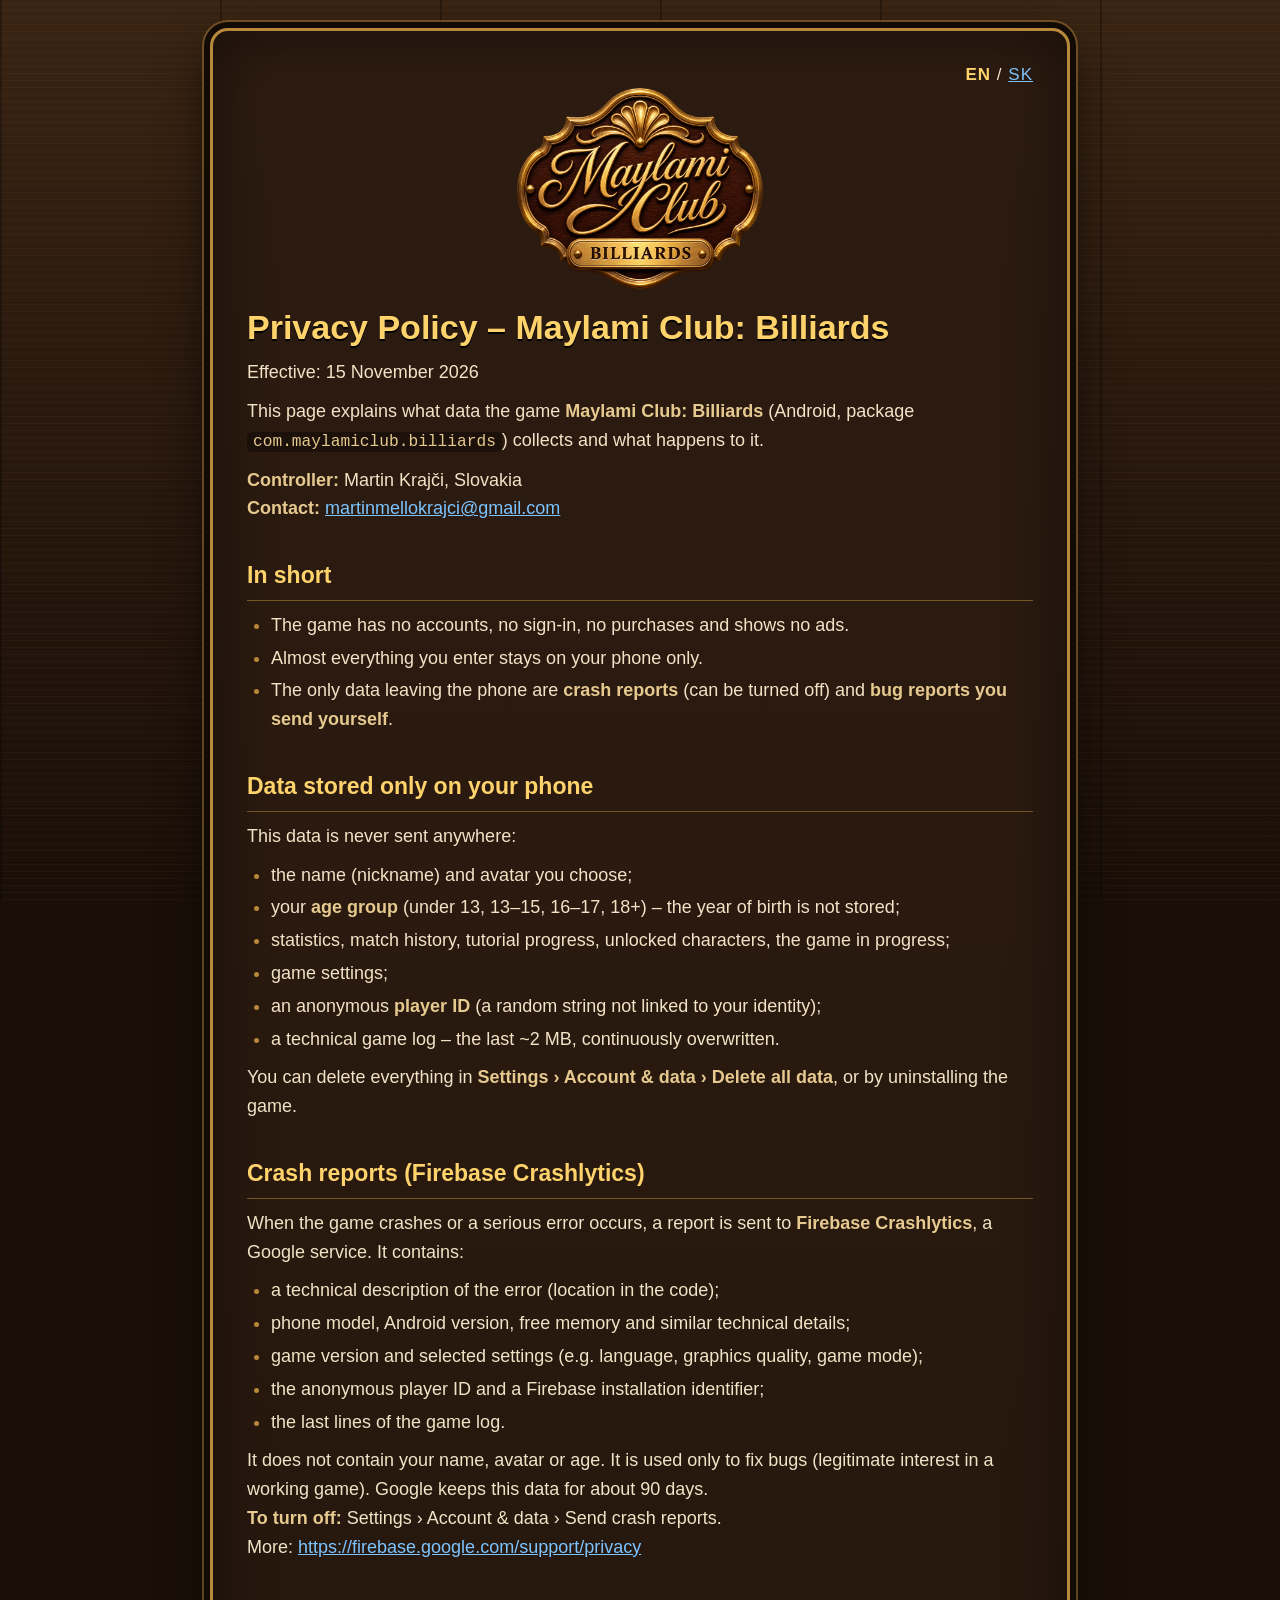
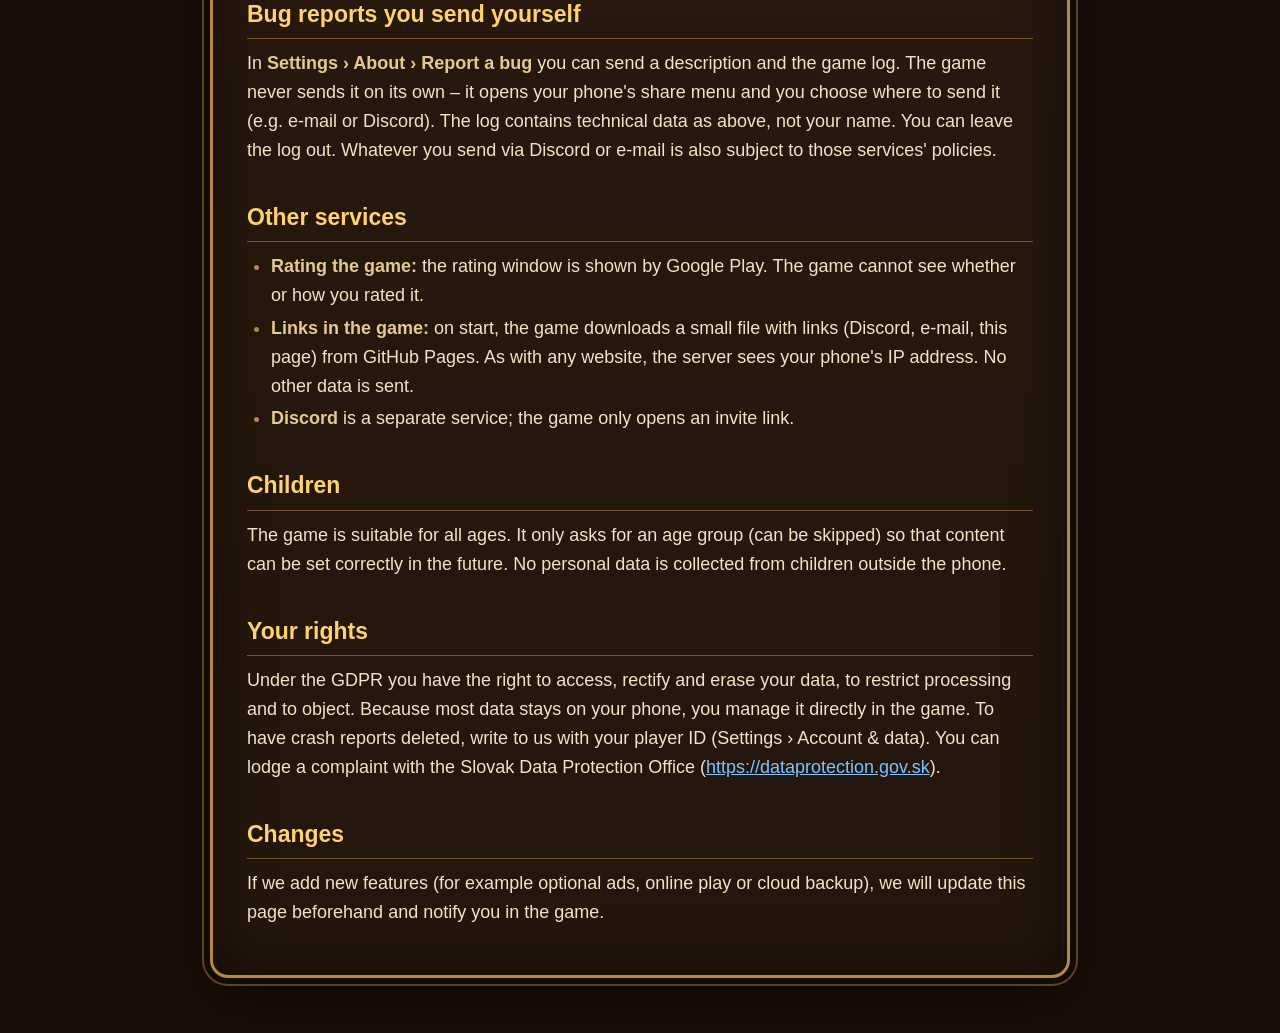
==== privacy/index.html @ 1da4189d "Privacy policy pages (EN, SK), links.json and the logo Co-Authored-By: Claude Fable 5.2 <noreply@ant" ====
<!DOCTYPE html>
<html lang="en">
<head>
<meta charset="utf-8">
<meta name="viewport" content="width=device-width, initial-scale=1">
<title>Privacy Policy – Maylami Club: Billiards</title>
<link rel="stylesheet" href="../style.css">
</head>
<body>
<main class="plaque">
<p class="switch"><strong>EN</strong> / <a href="../ochrana-sukromia/" hreflang="sk" lang="sk">SK</a></p>
<a class="logo" href="../"><img src="../logo.png" alt="Maylami Club: Billiards" width="246" height="201"></a>
<h1>Privacy Policy – Maylami Club: Billiards</h1>
<p>Effective: 15 November 2026</p>
<p>This page explains what data the game <strong>Maylami Club: Billiards</strong> (Android, package <code>com.maylamiclub.billiards</code>) collects and what happens to it.</p>
<p><strong>Controller:</strong> Martin Krajči, Slovakia<br>
<strong>Contact:</strong> <a href="mailto:martinmellokrajci@gmail.com">martinmellokrajci@gmail.com</a></p>
<h2>In short</h2>
<ul>
<li>The game has no accounts, no sign-in, no purchases and shows no ads.</li>
<li>Almost everything you enter stays on your phone only.</li>
<li>The only data leaving the phone are <strong>crash reports</strong> (can be turned off) and <strong>bug reports you send yourself</strong>.</li>
</ul>
<h2>Data stored only on your phone</h2>
<p>This data is never sent anywhere:</p>
<ul>
<li>the name (nickname) and avatar you choose;</li>
<li>your <strong>age group</strong> (under 13, 13–15, 16–17, 18+) – the year of birth is not stored;</li>
<li>statistics, match history, tutorial progress, unlocked characters, the game in progress;</li>
<li>game settings;</li>
<li>an anonymous <strong>player ID</strong> (a random string not linked to your identity);</li>
<li>a technical game log – the last ~2 MB, continuously overwritten.</li>
</ul>
<p>You can delete everything in <strong>Settings › Account &amp; data › Delete all data</strong>, or by uninstalling the game.</p>
<h2>Crash reports (Firebase Crashlytics)</h2>
<p>When the game crashes or a serious error occurs, a report is sent to <strong>Firebase Crashlytics</strong>, a Google service. It contains:</p>
<ul>
<li>a technical description of the error (location in the code);</li>
<li>phone model, Android version, free memory and similar technical details;</li>
<li>game version and selected settings (e.g. language, graphics quality, game mode);</li>
<li>the anonymous player ID and a Firebase installation identifier;</li>
<li>the last lines of the game log.</li>
</ul>
<p>It does not contain your name, avatar or age. It is used only to fix bugs (legitimate interest in a working game). Google keeps this data for about 90 days.<br>
<strong>To turn off:</strong> Settings › Account &amp; data › Send crash reports.<br>
More: <a href="https://firebase.google.com/support/privacy">https://firebase.google.com/support/privacy</a></p>
<h2>Bug reports you send yourself</h2>
<p>In <strong>Settings › About › Report a bug</strong> you can send a description and the game log. The game never sends it on its own – it opens your phone's share menu and you choose where to send it (e.g. e-mail or Discord). The log contains technical data as above, not your name. You can leave the log out. Whatever you send via Discord or e-mail is also subject to those services' policies.</p>
<h2>Other services</h2>
<ul>
<li><strong>Rating the game:</strong> the rating window is shown by Google Play. The game cannot see whether or how you rated it.</li>
<li><strong>Links in the game:</strong> on start, the game downloads a small file with links (Discord, e-mail, this page) from GitHub Pages. As with any website, the server sees your phone's IP address. No other data is sent.</li>
<li><strong>Discord</strong> is a separate service; the game only opens an invite link.</li>
</ul>
<h2>Children</h2>
<p>The game is suitable for all ages. It only asks for an age group (can be skipped) so that content can be set correctly in the future. No personal data is collected from children outside the phone.</p>
<h2>Your rights</h2>
<p>Under the GDPR you have the right to access, rectify and erase your data, to restrict processing and to object. Because most data stays on your phone, you manage it directly in the game. To have crash reports deleted, write to us with your player ID (Settings › Account &amp; data). You can lodge a complaint with the Slovak Data Protection Office (<a href="https://dataprotection.gov.sk">https://dataprotection.gov.sk</a>).</p>
<h2>Changes</h2>
<p>If we add new features (for example optional ads, online play or cloud backup), we will update this page beforehand and notify you in the game.</p>
</main>
</body>
</html>
---- style.css ----
/* Maylami Club: Billiards – the small web (privacy policy). Dark wood, leather and brass like the game's menus.
   No pictures and no web fonts: nothing else is downloaded, the page opens at once on a phone. */
:root {
    --wood-dark: #1a0f08;
    --wood: #2b1a0e;
    --wood-light: #3a2413;
    --leather: #24160d;
    --brass: #b8893a;
    --gold: #ffd36b;
    --text: #f1e3c6;
    --text-soft: #e5c98f;
    --link: #7cc4ff;
}

* { box-sizing: border-box; }

html { -webkit-text-size-adjust: 100%; }

body {
    margin: 0;
    padding: 28px 16px 56px;
    color: var(--text);
    font: 18px/1.6 "Baloo 2", "Trebuchet MS", "Segoe UI", Roboto, Arial, sans-serif;
    background-color: var(--wood-dark);
    /* wooden boards: long soft grain lines over a dark brown base */
    background-image:
        repeating-linear-gradient(90deg, rgba(0, 0, 0, 0.28) 0, rgba(0, 0, 0, 0.28) 2px, transparent 2px, transparent 220px),
        repeating-linear-gradient(0deg, rgba(255, 200, 130, 0.035) 0, rgba(255, 200, 130, 0.035) 1px, transparent 1px, transparent 7px),
        linear-gradient(180deg, var(--wood-light), var(--wood) 40%, var(--wood-dark));
    background-attachment: fixed;
}

/* the leather board with a brass frame (frame_plaque of the game) */
.plaque {
    max-width: 860px;
    margin: 0 auto;
    padding: 30px 34px 38px;
    background: linear-gradient(180deg, #2c1b10, var(--leather));
    border: 3px solid var(--brass);
    border-radius: 18px;
    box-shadow: 0 0 0 6px #120a05, 0 0 0 8px rgba(184, 137, 58, 0.45), 0 18px 50px rgba(0, 0, 0, 0.65),
        inset 0 0 60px rgba(0, 0, 0, 0.45);
}

.plaque--small { max-width: 560px; text-align: center; }

.brand {
    margin: 0;
    color: var(--brass);
    font-size: 15px;
    letter-spacing: 0.18em;
    text-transform: uppercase;
}

.switch { margin: 0; float: right; font-size: 17px; letter-spacing: 0.06em; }
.switch strong { color: var(--gold); }

/* the game's logo above the title (a link to the first page) */
.logo { display: block; clear: both; margin: 0 auto; width: 246px; max-width: 70%; }
.logo img { display: block; width: 100%; height: auto; }

h1 {
    clear: both;
    margin: 0 0 6px;
    padding-top: 18px;
    color: var(--gold);
    font-size: 34px;
    line-height: 1.2;
    text-shadow: 0 2px 0 #000;
}

h2 {
    margin: 34px 0 8px;
    padding-bottom: 6px;
    color: var(--gold);
    font-size: 23px;
    border-bottom: 1px solid rgba(184, 137, 58, 0.55);
}

p { margin: 10px 0; }

ul { margin: 10px 0; padding-left: 24px; }
li { margin: 4px 0; }
li::marker { color: var(--brass); }

strong { color: var(--text-soft); }

code {
    padding: 1px 6px;
    font-size: 0.9em;
    color: var(--text-soft);
    background: rgba(0, 0, 0, 0.35);
    border-radius: 5px;
    overflow-wrap: anywhere;
}

a { color: var(--link); overflow-wrap: anywhere; }
a:hover, a:focus { color: var(--gold); }

/* the two wooden buttons of the first page */
.menu { list-style: none; margin: 26px 0 0; padding: 0; }
.menu li { margin: 14px 0; }
.menu a {
    display: block;
    padding: 16px 18px;
    color: var(--text);
    font-size: 21px;
    text-decoration: none;
    background: linear-gradient(180deg, #6a4322, #3f2612);
    border: 2px solid var(--brass);
    border-radius: 12px;
    box-shadow: inset 0 1px 0 rgba(255, 220, 160, 0.25), 0 4px 0 #120a05;
}
.menu a:hover, .menu a:focus { color: var(--gold); border-color: var(--gold); }

@media (max-width: 560px) {
    body { padding: 12px 8px 32px; font-size: 17px; }
    .plaque { padding: 20px 18px 26px; }
    h1 { font-size: 27px; }
    h2 { font-size: 21px; }
}
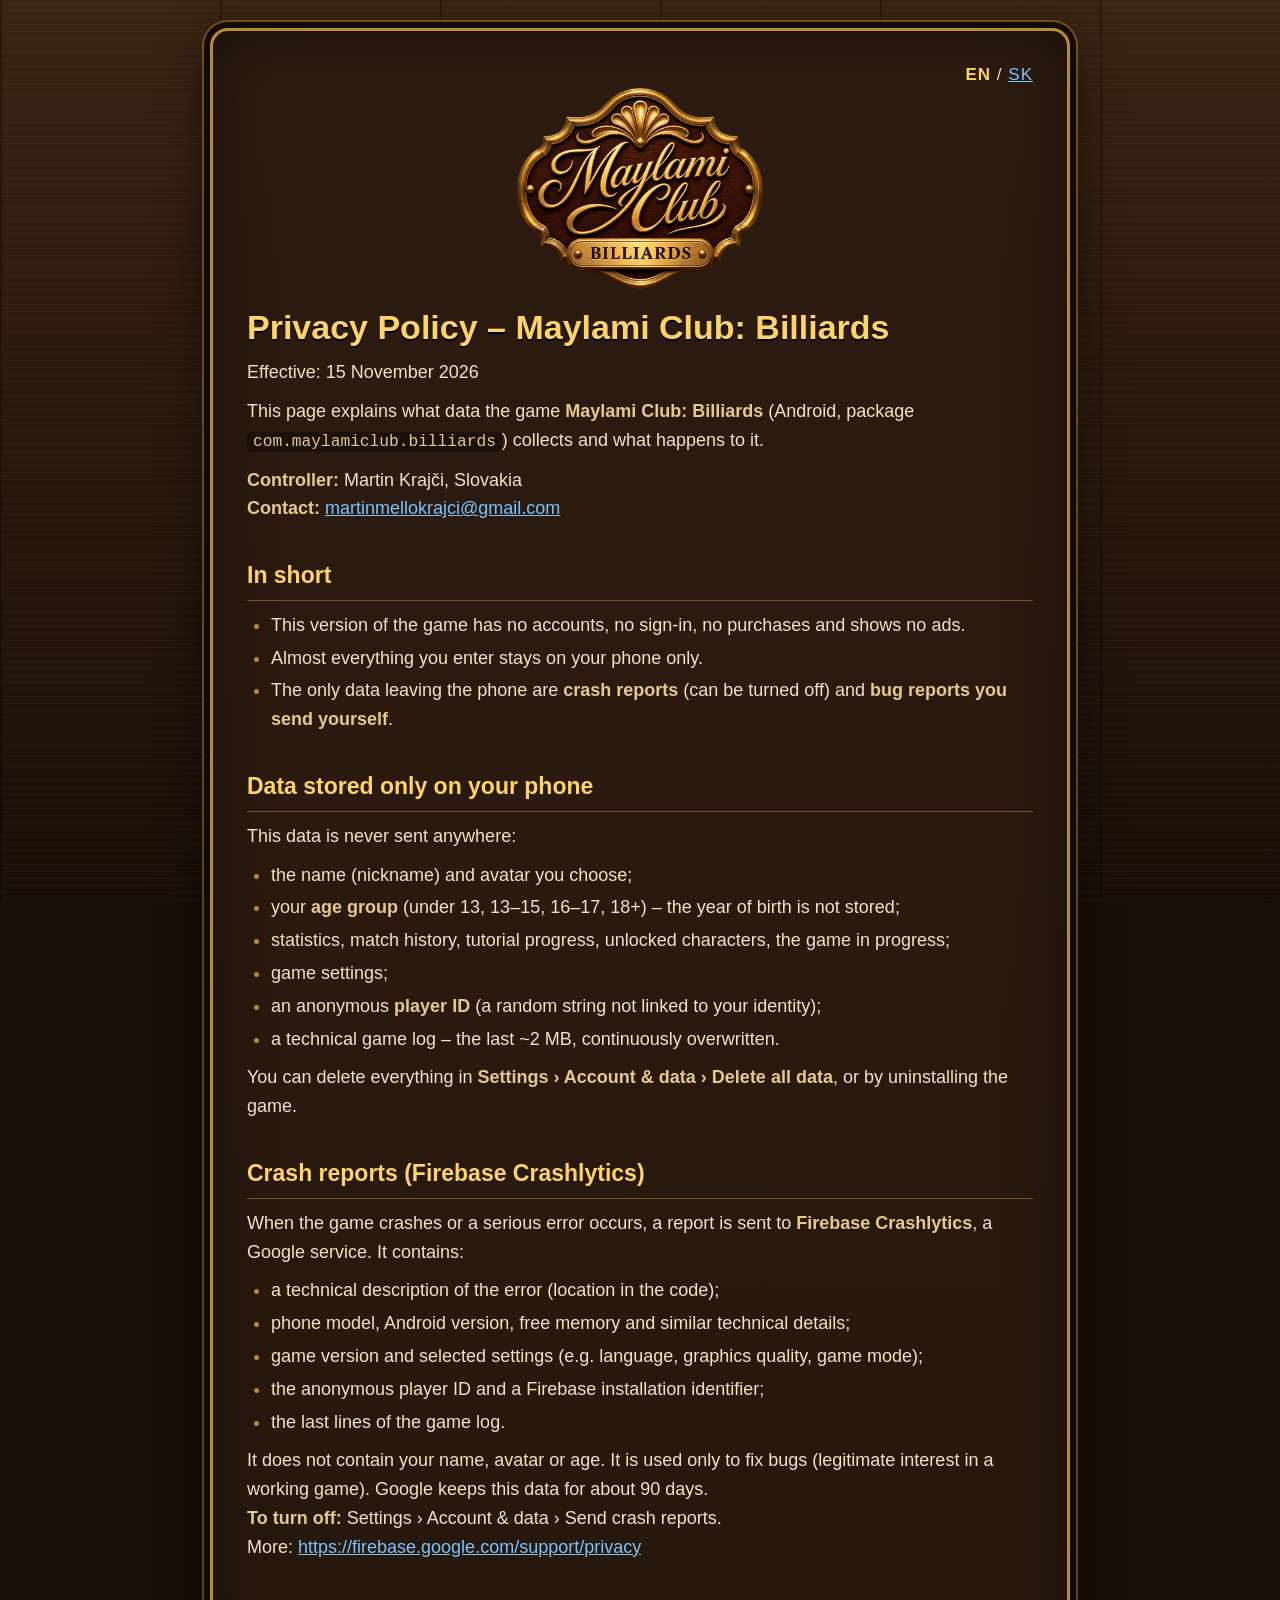
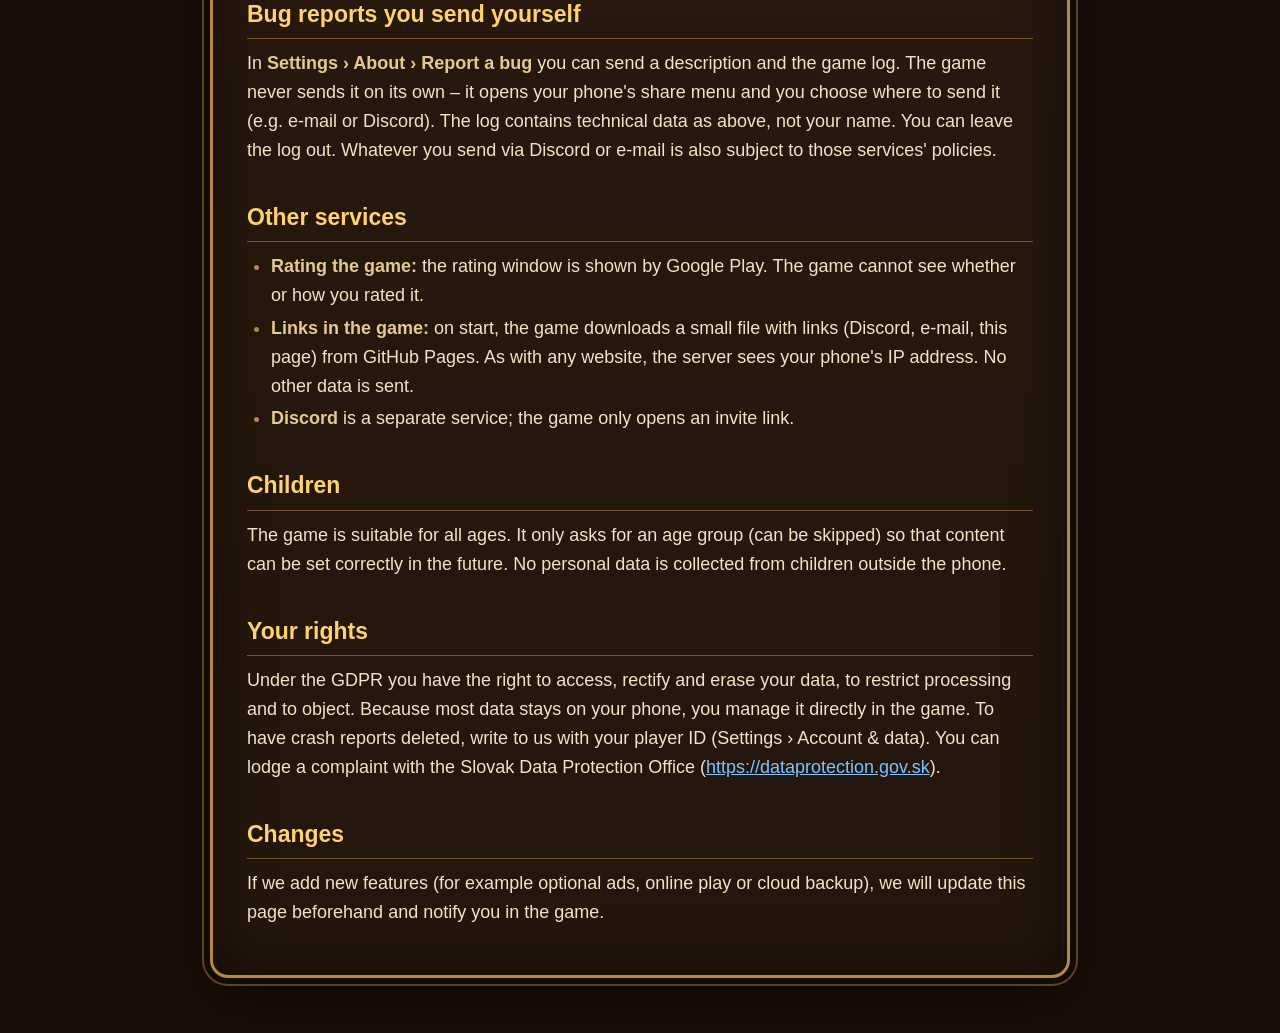
==== commit 73181938: "Privacy policy: this version of the game has no accounts, sign-in or purchases Co-Authored-By: Claud" ====
--- a/privacy/index.html
+++ b/privacy/index.html
@@ -17,7 +17,7 @@
 <strong>Contact:</strong> <a href="mailto:martinmellokrajci@gmail.com">martinmellokrajci@gmail.com</a></p>
 <h2>In short</h2>
 <ul>
-<li>The game has no accounts, no sign-in, no purchases and shows no ads.</li>
+<li>This version of the game has no accounts, no sign-in, no purchases and shows no ads.</li>
 <li>Almost everything you enter stays on your phone only.</li>
 <li>The only data leaving the phone are <strong>crash reports</strong> (can be turned off) and <strong>bug reports you send yourself</strong>.</li>
 </ul>
